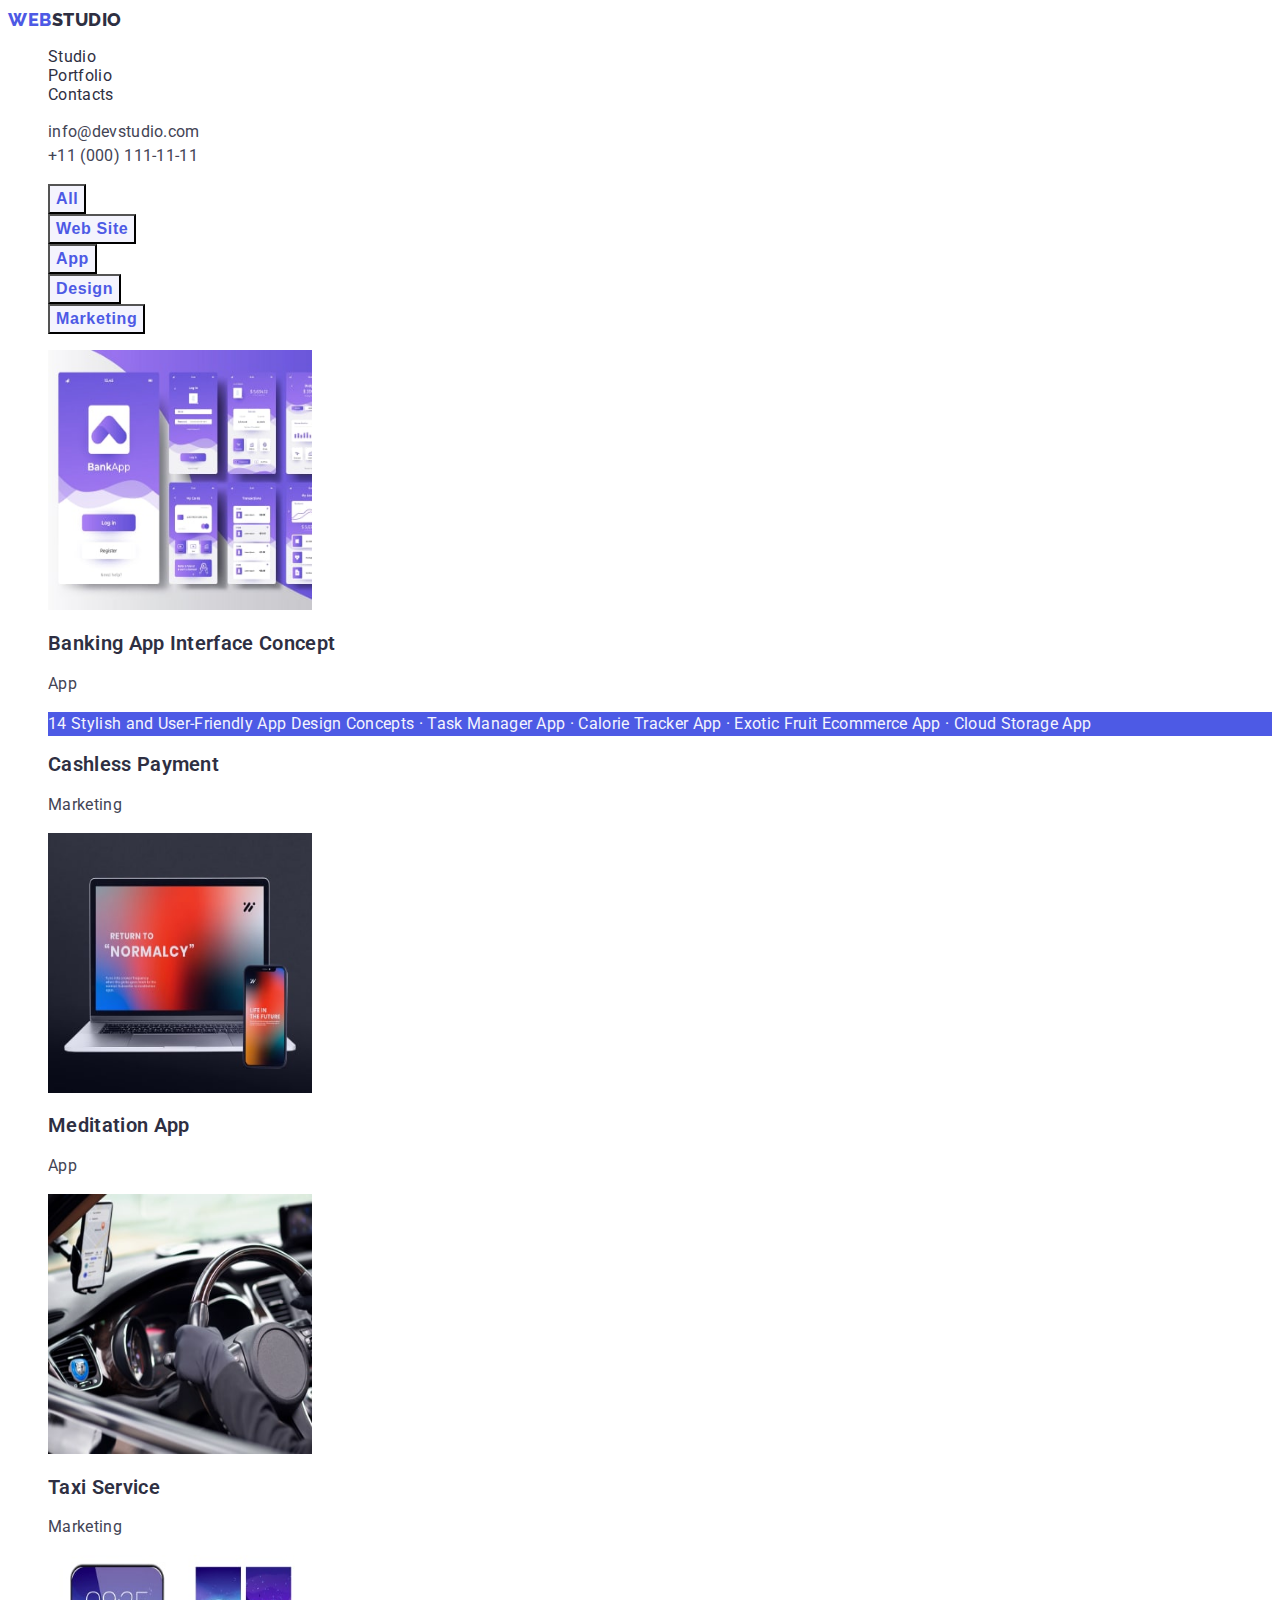
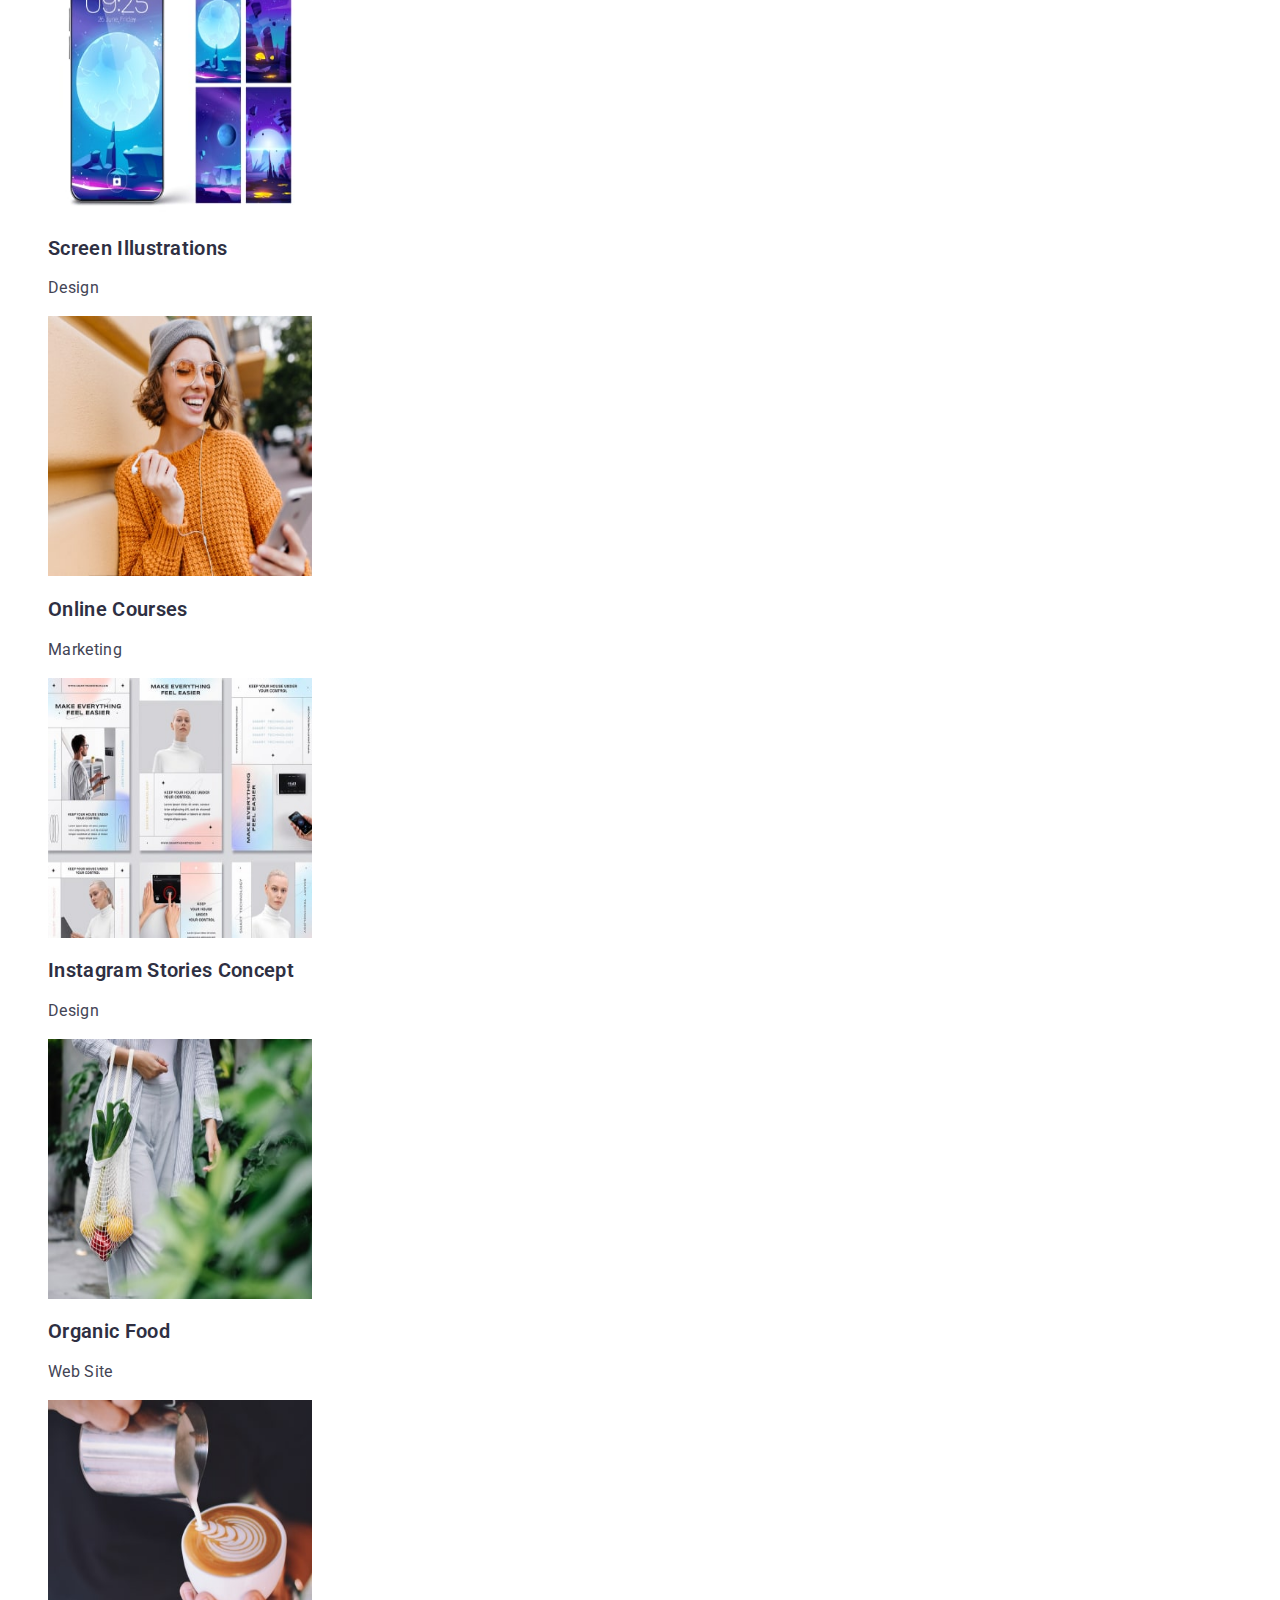
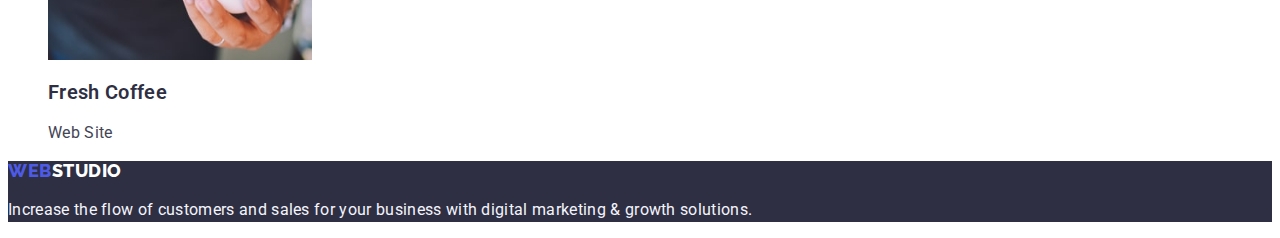
==== portfolio.html @ 772b5e89 "Add all file" ====
<!DOCTYPE html>
<html lang="en">
  <head>
    <meta charset="UTF-8" />
    <meta http-equiv="X-UA-Compatible" content="IE=edge" />
    <meta name="viewport" content="width=device-width, initial-scale=1.0" />
    <title>Portfolio</title>
    <link rel="preconnect" href="https://fonts.googleapis.com" />
    <link rel="preconnect" href="https://fonts.gstatic.com" crossorigin />
    <link
      href="https://fonts.googleapis.com/css2?family=Raleway:wght@700&family=Roboto:wght@400;500;700;900&display=swap"
      rel="stylesheet"
    />
    <link rel="stylesheet" href="./css/styles.css" />
  </head>
  <body>
    <header class="header">
      <nav class="navigation">
        <a href="index.html" class="logo"><span>Web</span>Studio</a>
        <ul class="nav-list list">
          <li><a href="./index.html" class="nav-link link">Studio</a></li>
          <li>
            <a href="./portfolio.html" class="nav-link link">Portfolio</a>
          </li>
          <li><a href="" class="nav-link link">Contacts</a></li>
        </ul>
      </nav>
      <ul class="contact-list list">
        <li>
          <a href="mailto:info@devstudio.com" class="contact link"
            >info@devstudio.com</a
          >
        </li>
        <li>
          <a href="tel:+110001111111" class="contact link"
            >+11 (000) 111-11-11</a
          >
        </li>
      </ul>
    </header>

    <main>
      <section>
        <!-- <h1>Projects</h1> -->
        <ul class="project-filter list">
          <li><button type="button" class="btn-projects">All</button></li>
          <li><button type="button" class="btn-projects">Web Site</button></li>
          <li><button type="button" class="btn-projects">App</button></li>
          <li><button type="button" class="btn-projects">Design</button></li>
          <li><button type="button" class="btn-projects">Marketing</button></li>
        </ul>

        <ul class="project-list list">
          <li>
            <img
              src="./images/bankingapp.jpg"
              alt="banking app Interface concept"
              width="264"
              height="260"
            />
            <h2 class="name-project">Banking App Interface Concept</h2>
            <p class="project-type">App</p>
          </li>
          <li>
            <p class="pay-text">
              14 Stylish and User-Friendly App Design Concepts · Task Manager
              App · Calorie Tracker App · Exotic Fruit Ecommerce App · Cloud
              Storage App
            </p>
            <h2 class="name-project">Cashless Payment</h2>
            <p class="project-type">Marketing</p>
          </li>
          <li>
            <img
              src="./images/meditation.jpg"
              alt="Meditation App"
              width="264"
              height="260"
            />
            <h2 class="name-project">Meditation App</h2>
            <p class="project-type">App</p>
          </li>
          <li>
            <img
              src="./images/taxiapp.jpg"
              alt="Taxi Service"
              width="264"
              height="260"
            />
            <h2 class="name-project">Taxi Service</h2>
            <p class="project-type">Marketing</p>
          </li>
          <li>
            <img
              src="./images/screen.jpg"
              alt="Screen Illustrations"
              width="264"
              height="260"
            />
            <h2 class="name-project">Screen Illustrations</h2>
            <p class="project-type">Design</p>
          </li>
          <li>
            <img
              src="./images/courses.jpg"
              alt="Online Courses"
              width="264"
              height="260"
            />
            <h2 class="name-project">Online Courses</h2>
            <p class="project-type">Marketing</p>
          </li>
          <li>
            <img
              src="./images/instagram.jpg"
              alt="Instagram Stories Concept"
              width="264"
              height="260"
            />
            <h2 class="name-project">Instagram Stories Concept</h2>
            <p class="project-type">Design</p>
          </li>
          <li>
            <img
              src="./images/organicfood.jpg"
              alt="Organic Food"
              width="264"
              height="260"
            />
            <h2 class="name-project">Organic Food</h2>
            <p class="project-type">Web Site</p>
          </li>
          <li>
            <img
              src="./images/freshcoffe.jpg"
              alt="Fresh Coffee"
              width="264"
              height="260"
            />
            <h2 class="name-project">Fresh Coffee</h2>
            <p class="project-type">Web Site</p>
          </li>
        </ul>
      </section>
    </main>

    <footer class="foother-page">
      <a href="index.html" class="foot-logo logo"><span>Web</span>Studio</a>
      <p class="foother-ending">
        Increase the flow of customers and sales for your business with digital
        marketing & growth solutions.
      </p>
    </footer>
  </body>
</html>
---- css/styles.css ----
:root {
    --main-color:#2E2F42;
    --second-color:#434455;
    --third-color:#FFFFFF;
    --small-color:#4D5AE5;
    --button-color:#404BBF;
    --ligt-color:#F4F4FD;
}

    body {font-family: 'Roboto', sans-serif;
        color: var(--main-color);
        background-color: var(--third-color);
        letter-spacing: 0.02em;}
        
/* Header */
.header-nav {font-size: 16px;
    line-height: 1.5;
    font-weight: 600;
    background-color: var(--third-color);}  

 .logo {font-family: 'Raleway', sans-serif;
    font-weight: 800;
    font-size: 18px;
    line-height: 1.3;
    letter-spacing: 0.03em;
    text-transform: uppercase;
    text-decoration: none;
    color: var(--main-color);}   

    .logo > span {color: var(--small-color)}

    .link {text-decoration: none;}
     .link:hover,
     .link:focus 
     {color: var(--small-color);}
        
    .list {list-style: none;}

    .nav-list {}

        .nav-link {color: var(--main-color);}

    .contact-list {font-weight: 400;
            font-size: 16px;
            line-height: 1.5;}

        .contact {color: var(--second-color);}

    /* Main */
    /* Hero section */
        .hero{background-color: var(--main-color)}

        .hero-title {color: var(--third-color);
            font-weight: 600;
            font-size: 56px;
            line-height: 1;
            text-align: center;}

            .btn-hero {font-weight: 600;
                font-size: 16px;
                line-height: 1.1;
                letter-spacing: 0.04em;
                color: var(--third-color);
                background: var(--small-color);
                box-shadow: 0px 4px 4px rgba(0, 0, 0, 0.15);
                border-radius: 4px;}

                .btn-hero:hover,
                .btn-hero:focus {background-color: var(--button-color);}
        
    /* How we are working section */
        .work {background-color: var(--third-color);}
                
        .work-list {}
        
         .work-title {font-weight: 600;
            font-size: 20px;
            line-height: 1.2;}

            .work-text {color: var(--second-color);
                font-weight: 400;
                font-size: 16px;
                line-height: 1.5;}

    /* What are we doing section*/
        .second-title {font-weight: 600;
            font-size: 36px;
            line-height: 1.1;}

    /* Our team */
        .our-team {background-color: var(--ligt-color);}
        
        .team-name {font-weight: 600;
            font-size: 20px;
            line-height: 1.2;}

        .team-profession {font-weight: 400;
            font-size: 16px;
            line-height: 1.5;}

    /* Foother */
    .foot-logo {color: var(--third-color);
                line-height: 1.16;}

    .foother-page {background-color: var(--main-color);}
    
        .foother-ending {color: var(--ligt-color);
            font-weight: 400;
            font-size: 16px;
            line-height: 1.5;}

    /* Portfolio */
    .project-filter {}
    
        .btn-projects {font-weight: 600;
            font-size: 16px;
            line-height: 1.5;
            letter-spacing: 0.04em;
            background-color: var(--ligt-color);
            color: var(--small-color);}
        
        .btn-projects:hover,
        .btn-projects:focus {background-color: var(--small-color);
        color: var(--third-color);}

        .list {list-style: none;}

        .name-project {color: var(--main-color);
            font-weight: 600;
            font-size: 20px;
            line-height: 1.2;}

            .project-type   {color: var(--second-color);
                font-weight: 400;
                font-size: 16px;
                line-height: 1.5;}
        
        .pay-text {background-color: var(--small-color);
            color: var(--ligt-color);
            font-weight: 400;
            font-size: 16px;
            line-height: 1.5;}
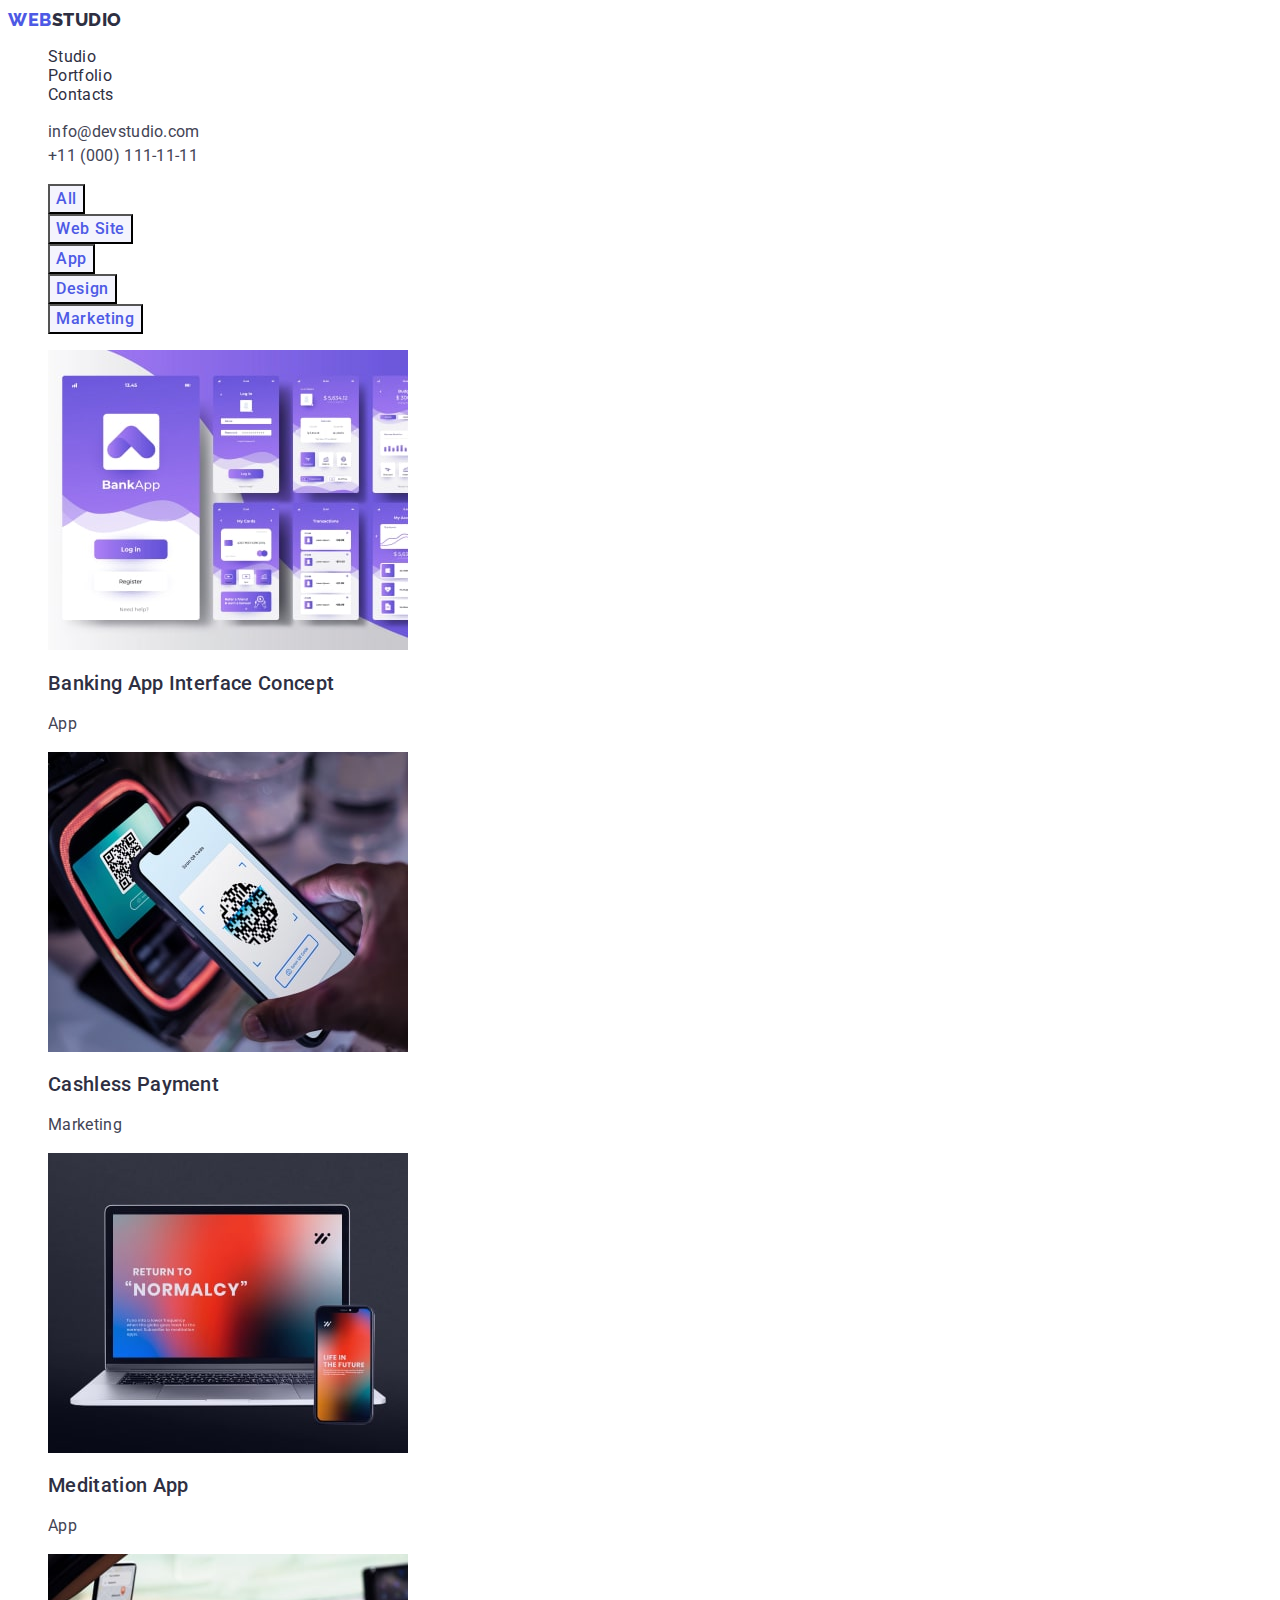
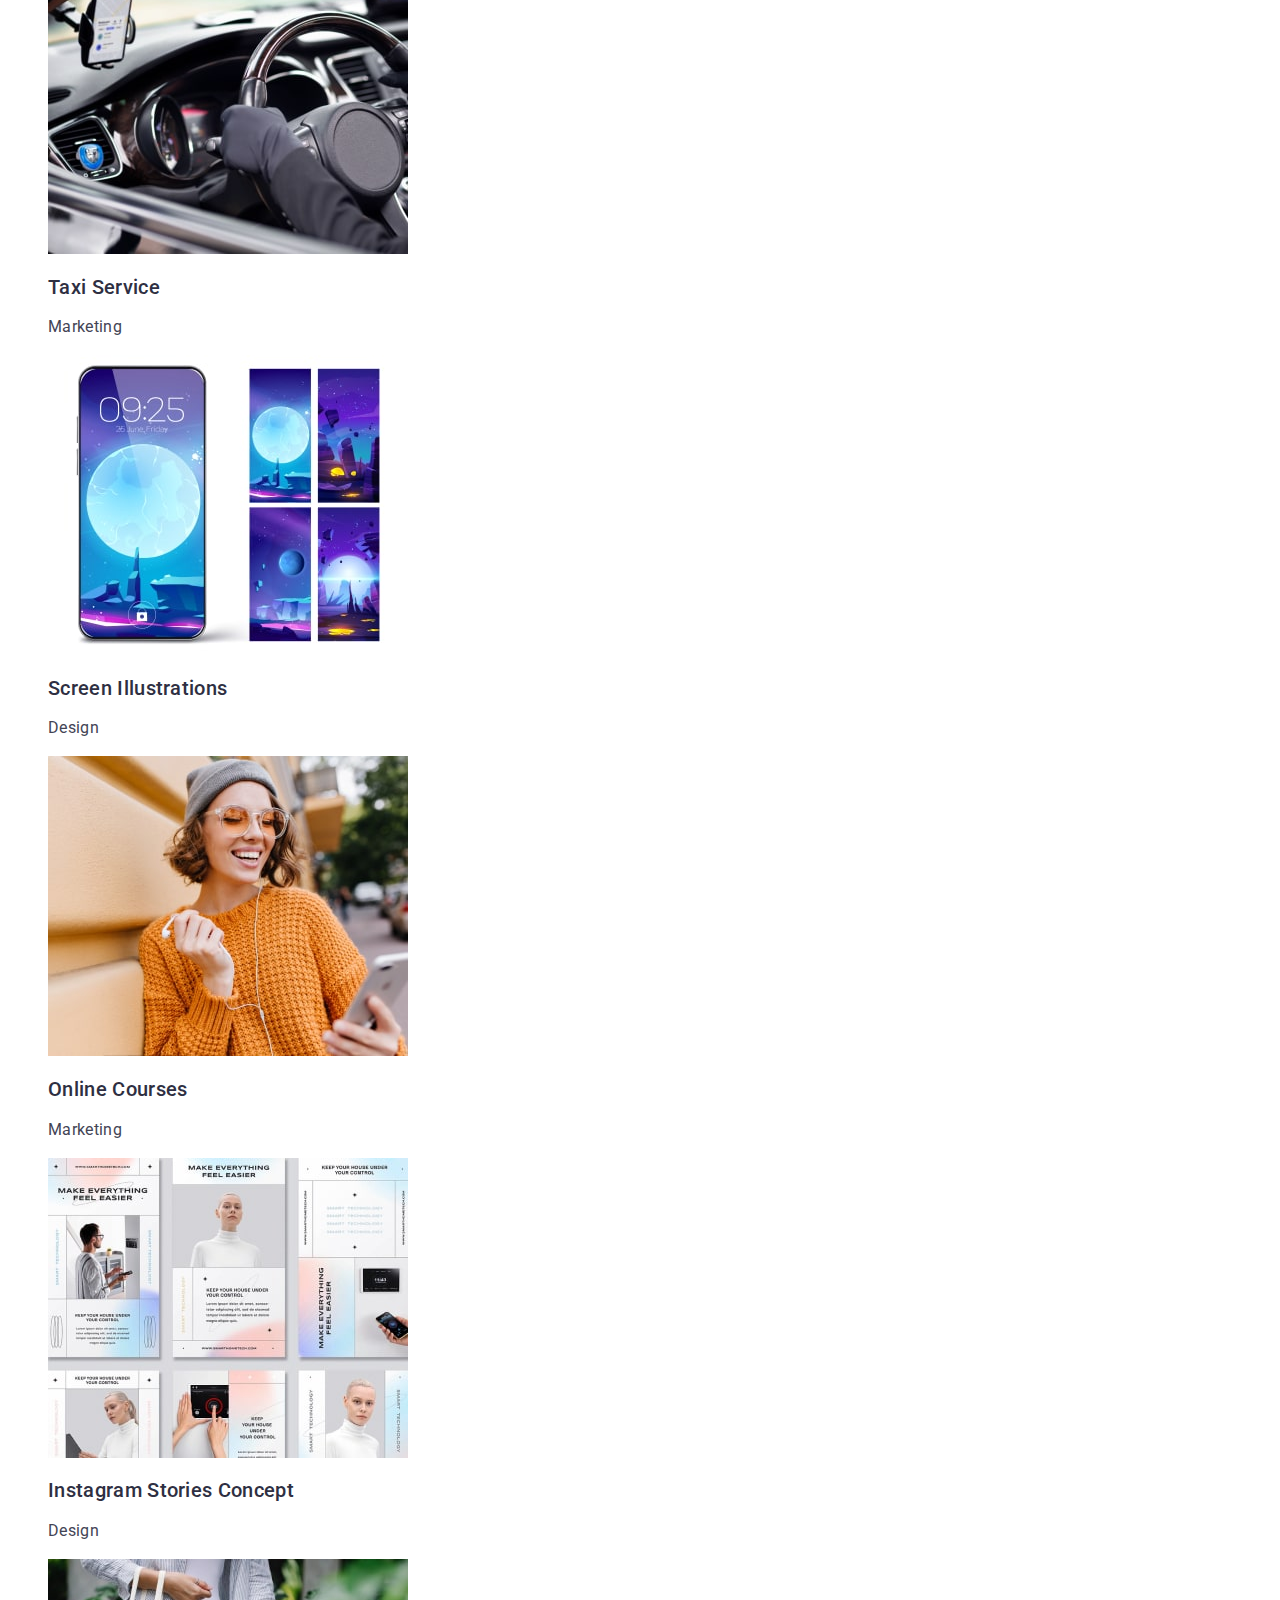
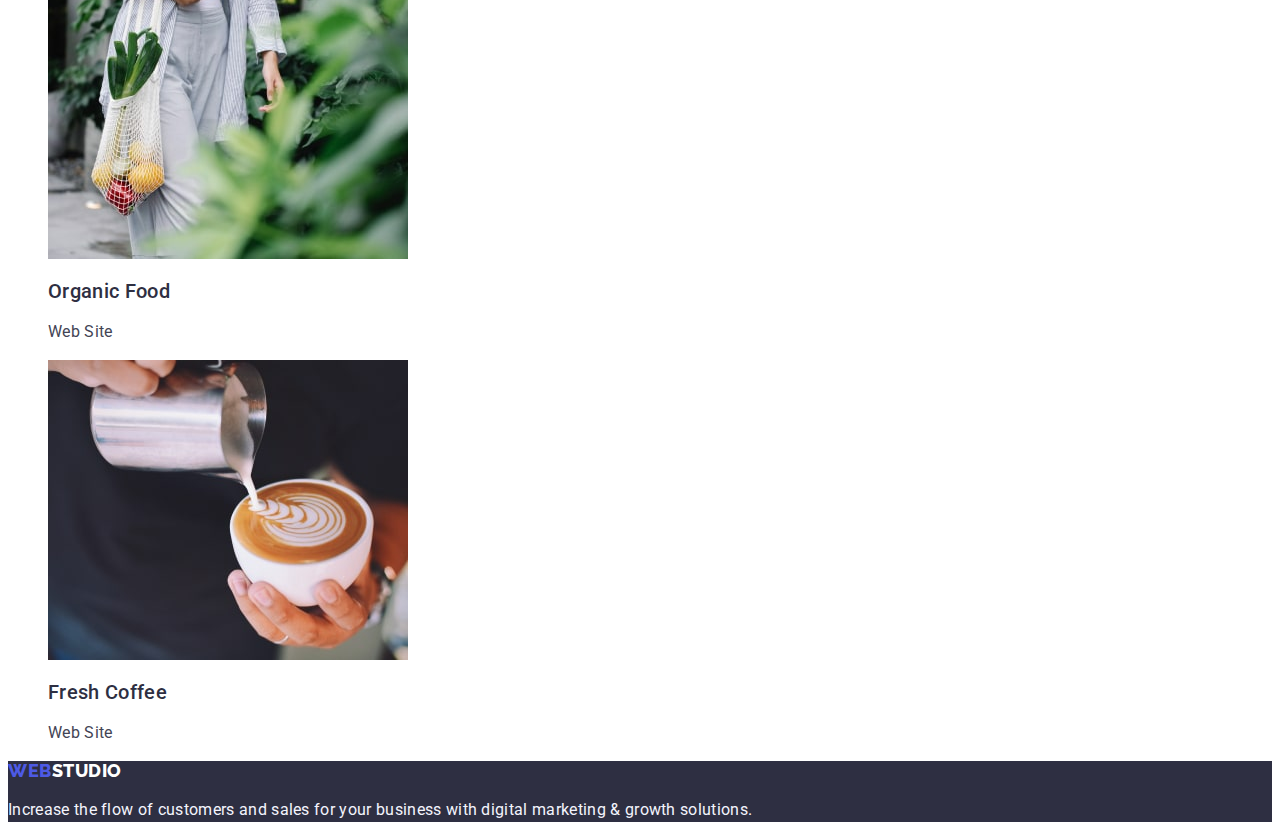
==== commit 5d4a56d5: "Corect css and html" ====
--- a/portfolio.html
+++ b/portfolio.html
@@ -8,7 +8,7 @@
     <link rel="preconnect" href="https://fonts.googleapis.com" />
     <link rel="preconnect" href="https://fonts.gstatic.com" crossorigin />
     <link
-      href="https://fonts.googleapis.com/css2?family=Raleway:wght@700&family=Roboto:wght@400;500;700;900&display=swap"
+      href="https://fonts.googleapis.com/css2?family=Raleway:wght@800&family=Roboto:wght@400;500;700;900&display=swap"
       rel="stylesheet"
     />
     <link rel="stylesheet" href="./css/styles.css" />
@@ -16,25 +16,25 @@
   <body>
     <header class="header">
       <nav class="navigation">
-        <a href="index.html" class="logo"><span>Web</span>Studio</a>
+        <a href="index.html" class="logo"
+          ><span class="logo-web">Web</span>Studio</a
+        >
         <ul class="nav-list list">
-          <li><a href="./index.html" class="nav-link link">Studio</a></li>
+          <li><a href="./index.html" class="nav-link">Studio</a></li>
           <li>
-            <a href="./portfolio.html" class="nav-link link">Portfolio</a>
+            <a href="./portfolio.html" class="nav-link">Portfolio</a>
           </li>
           <li><a href="" class="nav-link link">Contacts</a></li>
         </ul>
       </nav>
       <ul class="contact-list list">
         <li>
-          <a href="mailto:info@devstudio.com" class="contact link"
+          <a href="mailto:info@devstudio.com" class="contact"
             >info@devstudio.com</a
           >
         </li>
         <li>
-          <a href="tel:+110001111111" class="contact link"
-            >+11 (000) 111-11-11</a
-          >
+          <a href="tel:+110001111111" class="contact">+11 (000) 111-11-11</a>
         </li>
       </ul>
     </header>
@@ -52,100 +52,121 @@
 
         <ul class="project-list list">
           <li>
-            <img
-              src="./images/bankingapp.jpg"
-              alt="banking app Interface concept"
-              width="264"
-              height="260"
-            />
+            <a href="" class="project-link">
+              <img
+                src="./images/bankingapp.jpg"
+                alt="banking app Interface concept"
+                width="360"
+                height="300"
+              />
+            </a>
             <h2 class="name-project">Banking App Interface Concept</h2>
             <p class="project-type">App</p>
           </li>
           <li>
-            <p class="pay-text">
-              14 Stylish and User-Friendly App Design Concepts · Task Manager
-              App · Calorie Tracker App · Exotic Fruit Ecommerce App · Cloud
-              Storage App
-            </p>
-            <h2 class="name-project">Cashless Payment</h2>
-            <p class="project-type">Marketing</p>
+            <a href="" class="project-link">
+              <img
+                src="./images/payment-min.jpg"
+                alt="Cashless Payment"
+                width="360"
+                height="300"
+              />
+              <h2 class="name-project">Cashless Payment</h2>
+              <p class="project-type">Marketing</p>
+            </a>
           </li>
           <li>
-            <img
-              src="./images/meditation.jpg"
-              alt="Meditation App"
-              width="264"
-              height="260"
-            />
-            <h2 class="name-project">Meditation App</h2>
-            <p class="project-type">App</p>
+            <a href="" class="project-link">
+              <img
+                src="./images/meditation.jpg"
+                alt="Meditation App"
+                width="360"
+                height="300"
+              />
+              <h2 class="name-project">Meditation App</h2>
+              <p class="project-type">App</p>
+            </a>
           </li>
           <li>
-            <img
-              src="./images/taxiapp.jpg"
-              alt="Taxi Service"
-              width="264"
-              height="260"
-            />
-            <h2 class="name-project">Taxi Service</h2>
-            <p class="project-type">Marketing</p>
+            <a href="" class="project-link">
+              <img
+                src="./images/taxiapp.jpg"
+                alt="Taxi Service"
+                width="360"
+                height="300"
+              />
+              <h2 class="name-project">Taxi Service</h2>
+              <p class="project-type">Marketing</p>
+            </a>
           </li>
           <li>
-            <img
-              src="./images/screen.jpg"
-              alt="Screen Illustrations"
-              width="264"
-              height="260"
-            />
-            <h2 class="name-project">Screen Illustrations</h2>
-            <p class="project-type">Design</p>
+            <a href="" class="project-link">
+              <img
+                src="./images/screen.jpg"
+                alt="Screen Illustrations"
+                width="360"
+                height="300"
+              />
+              <h2 class="name-project">Screen Illustrations</h2>
+              <p class="project-type">Design</p>
+            </a>
           </li>
           <li>
-            <img
-              src="./images/courses.jpg"
-              alt="Online Courses"
-              width="264"
-              height="260"
-            />
-            <h2 class="name-project">Online Courses</h2>
-            <p class="project-type">Marketing</p>
+            <a href="" class="project-link">
+              <img
+                src="./images/courses.jpg"
+                alt="Online Courses"
+                width="360"
+                height="300"
+              />
+              <h2 class="name-project">Online Courses</h2>
+              <p class="project-type">Marketing</p>
+            </a>
           </li>
           <li>
-            <img
-              src="./images/instagram.jpg"
-              alt="Instagram Stories Concept"
-              width="264"
-              height="260"
-            />
-            <h2 class="name-project">Instagram Stories Concept</h2>
-            <p class="project-type">Design</p>
+            <a href="" class="project-link">
+              <img
+                src="./images/instagram.jpg"
+                alt="Instagram Stories Concept"
+                width="360"
+                height="300"
+              />
+              <h2 class="name-project">Instagram Stories Concept</h2>
+              <p class="project-type">Design</p>
+            </a>
           </li>
           <li>
-            <img
-              src="./images/organicfood.jpg"
-              alt="Organic Food"
-              width="264"
-              height="260"
-            />
-            <h2 class="name-project">Organic Food</h2>
-            <p class="project-type">Web Site</p>
+            <a href="" class="project-link">
+              <img
+                src="./images/organicfood.jpg"
+                alt="Organic Food"
+                width="360"
+                height="300"
+              />
+              <h2 class="name-project">Organic Food</h2>
+              <p class="project-type">Web Site</p>
+            </a>
           </li>
           <li>
-            <img
-              src="./images/freshcoffe.jpg"
-              alt="Fresh Coffee"
-              width="264"
-              height="260"
-            />
-            <h2 class="name-project">Fresh Coffee</h2>
-            <p class="project-type">Web Site</p>
+            <a href="" class="project-link">
+              <img
+                src="./images/freshcoffe.jpg"
+                alt="Fresh Coffee"
+                width="360"
+                height="300"
+              />
+              <h2 class="name-project">Fresh Coffee</h2>
+              <p class="project-type">Web Site</p>
+            </a>
           </li>
         </ul>
       </section>
     </main>
 
     <footer class="foother-page">
-      <a href="index.html" class="foot-logo logo"><span>Web</span>Studio</a>
+      <a href="index.html" class="foot-logo logo"
+        ><span class="logo-web">Web</span>Studio</a
+      >
       <p class="foother-ending">
         Increase the flow of customers and sales for your business with digital
         marketing & growth solutions.
--- a/css/styles.css
+++ b/css/styles.css
@@ -1,142 +1,215 @@
 :root {
-    --main-color:#2E2F42;
-    --second-color:#434455;
-    --third-color:#FFFFFF;
-    --small-color:#4D5AE5;
-    --button-color:#404BBF;
-    --ligt-color:#F4F4FD;
-}
-
-    body {font-family: 'Roboto', sans-serif;
-        color: var(--main-color);
-        background-color: var(--third-color);
-        letter-spacing: 0.02em;}
-        
+  --main-color: #2e2f42;
+  --second-color: #434455;
+  --third-color: #ffffff;
+  --small-color: #4d5ae5;
+  --button-color: #404bbf;
+  --ligt-color: #f4f4fd;
+}
+
+body {
+  font-family: "Roboto", sans-serif;
+  color: var(--main-color);
+  background-color: var(--third-color);
+  letter-spacing: 0.02em;
+}
+
 /* Header */
-.header-nav {font-size: 16px;
-    line-height: 1.5;
-    font-weight: 600;
-    background-color: var(--third-color);}  
-
- .logo {font-family: 'Raleway', sans-serif;
-    font-weight: 800;
-    font-size: 18px;
-    line-height: 1.3;
-    letter-spacing: 0.03em;
-    text-transform: uppercase;
-    text-decoration: none;
-    color: var(--main-color);}   
-
-    .logo > span {color: var(--small-color)}
-
-    .link {text-decoration: none;}
-     .link:hover,
-     .link:focus 
-     {color: var(--small-color);}
-        
-    .list {list-style: none;}
-
-    .nav-list {}
-
-        .nav-link {color: var(--main-color);}
-
-    .contact-list {font-weight: 400;
-            font-size: 16px;
-            line-height: 1.5;}
-
-        .contact {color: var(--second-color);}
-
-    /* Main */
-    /* Hero section */
-        .hero{background-color: var(--main-color)}
-
-        .hero-title {color: var(--third-color);
-            font-weight: 600;
-            font-size: 56px;
-            line-height: 1;
-            text-align: center;}
-
-            .btn-hero {font-weight: 600;
-                font-size: 16px;
-                line-height: 1.1;
-                letter-spacing: 0.04em;
-                color: var(--third-color);
-                background: var(--small-color);
-                box-shadow: 0px 4px 4px rgba(0, 0, 0, 0.15);
-                border-radius: 4px;}
-
-                .btn-hero:hover,
-                .btn-hero:focus {background-color: var(--button-color);}
-        
-    /* How we are working section */
-        .work {background-color: var(--third-color);}
-                
-        .work-list {}
-        
-         .work-title {font-weight: 600;
-            font-size: 20px;
-            line-height: 1.2;}
-
-            .work-text {color: var(--second-color);
-                font-weight: 400;
-                font-size: 16px;
-                line-height: 1.5;}
-
-    /* What are we doing section*/
-        .second-title {font-weight: 600;
-            font-size: 36px;
-            line-height: 1.1;}
-
-    /* Our team */
-        .our-team {background-color: var(--ligt-color);}
-        
-        .team-name {font-weight: 600;
-            font-size: 20px;
-            line-height: 1.2;}
-
-        .team-profession {font-weight: 400;
-            font-size: 16px;
-            line-height: 1.5;}
-
-    /* Foother */
-    .foot-logo {color: var(--third-color);
-                line-height: 1.16;}
-
-    .foother-page {background-color: var(--main-color);}
-    
-        .foother-ending {color: var(--ligt-color);
-            font-weight: 400;
-            font-size: 16px;
-            line-height: 1.5;}
-
-    /* Portfolio */
-    .project-filter {}
-    
-        .btn-projects {font-weight: 600;
-            font-size: 16px;
-            line-height: 1.5;
-            letter-spacing: 0.04em;
-            background-color: var(--ligt-color);
-            color: var(--small-color);}
-        
-        .btn-projects:hover,
-        .btn-projects:focus {background-color: var(--small-color);
-        color: var(--third-color);}
-
-        .list {list-style: none;}
-
-        .name-project {color: var(--main-color);
-            font-weight: 600;
-            font-size: 20px;
-            line-height: 1.2;}
-
-            .project-type   {color: var(--second-color);
-                font-weight: 400;
-                font-size: 16px;
-                line-height: 1.5;}
-        
-        .pay-text {background-color: var(--small-color);
-            color: var(--ligt-color);
-            font-weight: 400;
-            font-size: 16px;
-            line-height: 1.5;}
+.header-nav {
+  font-size: 16px;
+  line-height: 1.5;
+  font-weight: 500;
+  background-color: var(--third-color);
+}
+
+.logo {
+  font-family: "Raleway", sans-serif;
+  font-weight: 800;
+  font-size: 18px;
+  line-height: 1.3;
+  letter-spacing: 0.03em;
+  text-transform: uppercase;
+  text-decoration: none;
+  color: var(--main-color);
+}
+
+.logo-web {
+  color: var(--small-color);
+}
+
+.list {
+  list-style: none;
+}
+
+.nav-list {
+}
+
+.nav-link {
+  color: var(--main-color);
+  text-decoration: none;
+}
+.nav-link:hover,
+.nav-link:focus {
+  color: var(--second-color);
+}
+.nav-link:active {
+  color: var(--small-color);
+}
+
+.contact-list {
+  font-size: 16px;
+  line-height: 1.5;
+}
+
+.contact {
+  color: var(--second-color);
+  text-decoration: none;
+}
+
+.contact:hover,
+.contact:focus {
+  color: var(--small-color);
+}
+
+/* Main */
+/* Hero section */
+.hero {
+  background-color: var(--main-color);
+}
+
+.hero-title {
+  color: var(--third-color);
+  font-weight: 500;
+  font-size: 56px;
+  line-height: 1;
+  text-align: center;
+}
+
+.btn-hero {
+  font-family: inherit;
+  font-weight: 500;
+  font-size: 16px;
+  line-height: 1.1;
+  letter-spacing: 0.04em;
+  color: var(--third-color);
+  background: var(--small-color);
+  box-shadow: 0px 4px 4px rgba(0, 0, 0, 0.15);
+  border-radius: 4px;
+  cursor: pointer;
+}
+
+.btn-hero:hover,
+.btn-hero:focus {
+  color: 0px 1px 6px rgba(46, 47, 66, 0.08), 0px 1px 1px rgba(46, 47, 66, 0.16),
+    0px 2px 1px rgba(46, 47, 66, 0.08);
+}
+.btn-hero:active {
+  background-color: var(--button-color);
+}
+
+/* How we are working section */
+.work {
+  background-color: var(--third-color);
+}
+
+.work-list {
+}
+
+.work-title {
+  font-weight: 500;
+  font-size: 20px;
+  line-height: 1.2;
+}
+
+.work-text {
+  color: var(--second-color);
+  font-size: 16px;
+  line-height: 1.5;
+}
+
+/* What are we doing section*/
+.second-title {
+  font-weight: 500;
+  font-size: 36px;
+  line-height: 1.1;
+}
+
+/* Our team */
+.our-team {
+  background-color: var(--ligt-color);
+}
+
+.team-name {
+  font-weight: 500;
+  font-size: 20px;
+  line-height: 1.2;
+}
+
+.team-profession {
+  font-size: 16px;
+  line-height: 1.5;
+}
+
+/* Foother */
+.foot-logo {
+  color: var(--third-color);
+  line-height: 1.16;
+}
+
+.foother-page {
+  background-color: var(--main-color);
+}
+
+.foother-ending {
+  color: var(--ligt-color);
+  font-size: 16px;
+  line-height: 1.5;
+}
+
+/* Portfolio */
+.project-filter {
+}
+
+.btn-projects {
+  font-family: inherit;
+  font-weight: 500;
+  font-size: 16px;
+  line-height: 1.5;
+  letter-spacing: 0.04em;
+  background-color: var(--ligt-color);
+  color: var(--small-color);
+  cursor: pointer;
+}
+
+.btn-projects:hover,
+.btn-projects:focus {
+  background-color: var(--small-color);
+  color: var(--third-color);
+}
+
+.project-list {
+}
+
+.project-link {
+  text-decoration: none;
+}
+
+.name-project {
+  color: var(--main-color);
+  font-weight: 500;
+  font-size: 20px;
+  line-height: 1.2;
+}
+
+.project-type {
+  color: var(--second-color);
+  font-size: 16px;
+  line-height: 1.5;
+}
+
+.pay-text {
+  background-color: var(--small-color);
+  color: var(--ligt-color);
+  font-size: 16px;
+  line-height: 1.5;
+}
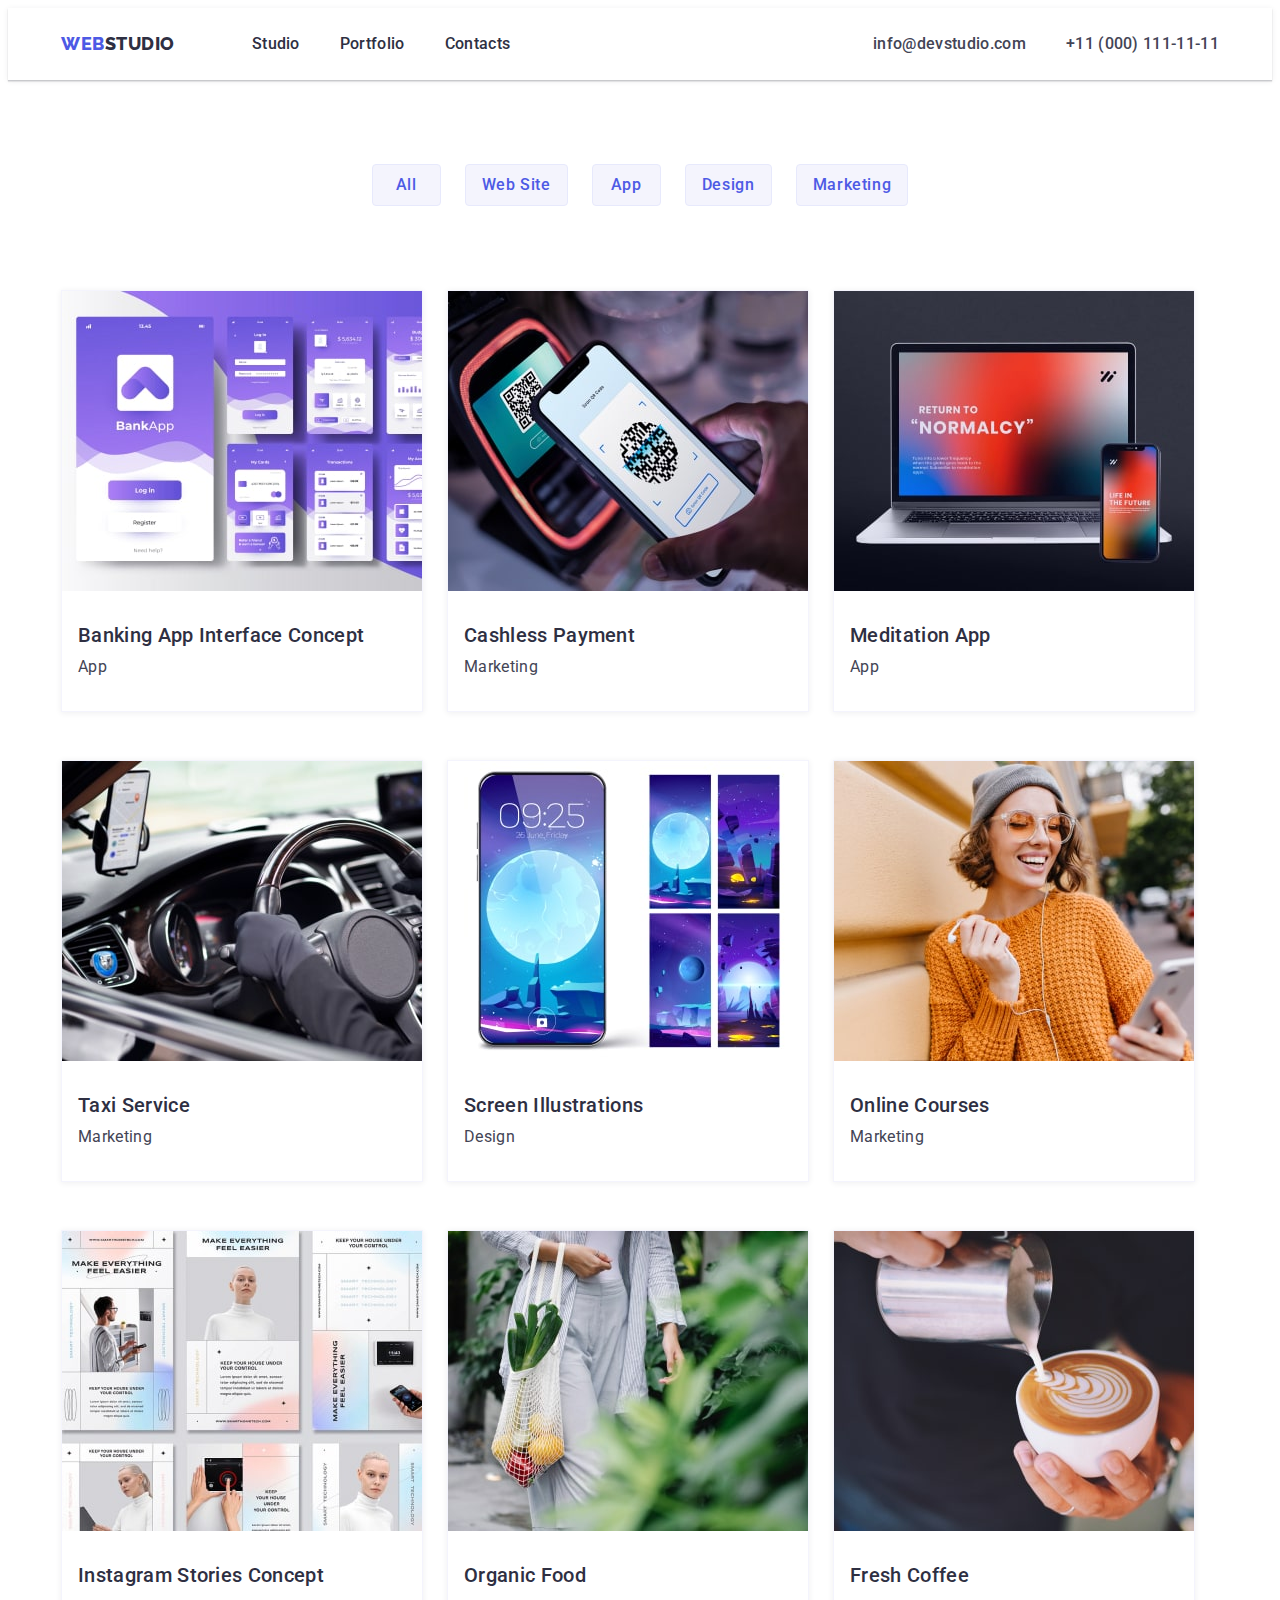
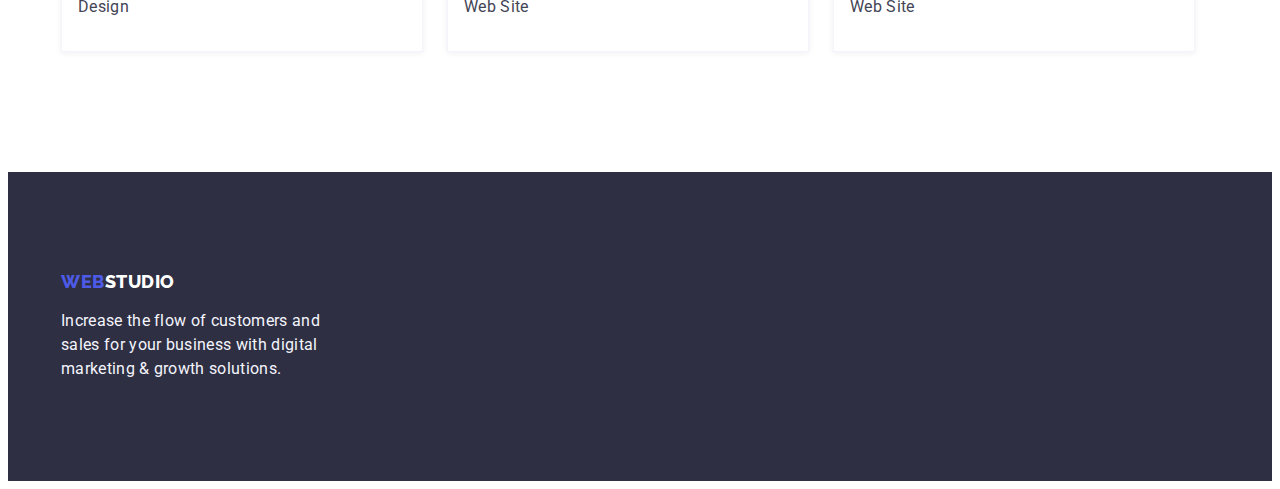
==== commit e958653a: "Add flex" ====
--- a/portfolio.html
+++ b/portfolio.html
@@ -11,47 +11,55 @@
       href="https://fonts.googleapis.com/css2?family=Raleway:wght@800&family=Roboto:wght@400;500;700;900&display=swap"
       rel="stylesheet"
     />
+    <link
+      rel="stylesheet"
+      href="https://cdnjs.cloudflare.com/ajax/libs/modern-normalize/1.1.0/modern-normalize.min.css"
+      integrity="sha512-wpPYUAdjBVSE4KJnH1VR1HeZfpl1ub8YT/NKx4PuQ5NmX2tKuGu6U/JRp5y+Y8XG2tV+wKQpNHVUX03MfMFn9Q=="
+      crossorigin="anonymous"
+      referrerpolicy="no-referrer"
+    />
     <link rel="stylesheet" href="./css/styles.css" />
   </head>
   <body>
-    <header class="header">
-      <nav class="navigation">
-        <a href="index.html" class="logo"
-          ><span class="logo-web">Web</span>Studio</a
-        >
-        <ul class="nav-list list">
-          <li><a href="./index.html" class="nav-link">Studio</a></li>
-          <li>
-            <a href="./portfolio.html" class="nav-link">Portfolio</a>
-          </li>
-          <li><a href="" class="nav-link link">Contacts</a></li>
+        <header class="header">
+      <div class="container header-list">
+        <nav class="navigation">
+          <a href="index.html" class="logo-header logo"
+            ><span class="logo-web">Web</span>Studio</a
+          >
+          <ul class="nav-list list">
+            <li class="nav-li"><a href="./index.html" class="nav-link">Studio</a></li>
+            <li class="nav-li"><a href="./portfolio.html" class="nav-link">Portfolio</a></li>
+            <li class="nav-li"><a href="" class="nav-link">Contacts</a></li>
+          </ul>
+        </nav>
+        <ul class="contact-list list">
+          <li class="contact-li">
+            <a href="mailto:info@devstudio.com" class="contact"
+              >info@devstudio.com</a
+            >
+          </li>
+          <li class="contact-li">
+            <a href="tel:+110001111111" class="contact">+11 (000) 111-11-11</a>
+          </li>
         </ul>
-      </nav>
-      <ul class="contact-list list">
-        <li>
-          <a href="mailto:info@devstudio.com" class="contact"
-            >info@devstudio.com</a
-          >
-        </li>
-        <li>
-          <a href="tel:+110001111111" class="contact">+11 (000) 111-11-11</a>
-        </li>
-      </ul>
+      </div>
     </header>
 
     <main>
-      <section>
+      <section class="section portfolio">
+        <div class="container">
         <!-- <h1>Projects</h1> -->
         <ul class="project-filter list">
-          <li><button type="button" class="btn-projects">All</button></li>
-          <li><button type="button" class="btn-projects">Web Site</button></li>
-          <li><button type="button" class="btn-projects">App</button></li>
-          <li><button type="button" class="btn-projects">Design</button></li>
-          <li><button type="button" class="btn-projects">Marketing</button></li>
+          <li class="btn-list"><button type="button" class="btn-projects">All</button></li>
+          <li class="btn-list"><button type="button" class="btn-projects">Web Site</button></li>
+          <li class="btn-list"><button type="button" class="btn-projects">App</button></li>
+          <li class="btn-list"><button type="button" class="btn-projects">Design</button></li>
+          <li class="btn-list"><button type="button" class="btn-projects">Marketing</button></li>
         </ul>
 
         <ul class="project-list list">
-          <li>
+          <li class="project-item">
             <a href="" class="project-link">
               <img
                 src="./images/bankingapp.jpg"
@@ -60,10 +68,13 @@
                 height="300"
               />
             </a>
+            <div class="item-description">
             <h2 class="name-project">Banking App Interface Concept</h2>
             <p class="project-type">App</p>
-          </li>
-          <li>
+            </div>
+          </li>
+
+          <li class="project-item">
             <a href="" class="project-link">
               <img
                 src="./images/payment-min.jpg"
@@ -71,11 +82,14 @@
                 width="360"
                 height="300"
               />
+              <div class="item-description">
               <h2 class="name-project">Cashless Payment</h2>
               <p class="project-type">Marketing</p>
-            </a>
-          </li>
-          <li>
+              </div>
+            </a>
+          </li>
+
+          <li class="project-item">
             <a href="" class="project-link">
               <img
                 src="./images/meditation.jpg"
@@ -83,11 +97,14 @@
                 width="360"
                 height="300"
               />
+              <div class="item-description">
               <h2 class="name-project">Meditation App</h2>
               <p class="project-type">App</p>
-            </a>
-          </li>
-          <li>
+              </div>
+            </a>
+          </li>
+
+          <li class="project-item">
             <a href="" class="project-link">
               <img
                 src="./images/taxiapp.jpg"
@@ -95,11 +112,14 @@
                 width="360"
                 height="300"
               />
+              <div class="item-description">
               <h2 class="name-project">Taxi Service</h2>
               <p class="project-type">Marketing</p>
-            </a>
-          </li>
-          <li>
+              </div>
+            </a>
+          </li>
+
+          <li class="project-item">
             <a href="" class="project-link">
               <img
                 src="./images/screen.jpg"
@@ -107,11 +127,14 @@
                 width="360"
                 height="300"
               />
+              <div class="item-description">
               <h2 class="name-project">Screen Illustrations</h2>
               <p class="project-type">Design</p>
-            </a>
-          </li>
-          <li>
+              </div>
+            </a>
+          </li>
+
+          <li class="project-item">
             <a href="" class="project-link">
               <img
                 src="./images/courses.jpg"
@@ -119,11 +142,14 @@
                 width="360"
                 height="300"
               />
+              <div class="item-description">
               <h2 class="name-project">Online Courses</h2>
               <p class="project-type">Marketing</p>
-            </a>
-          </li>
-          <li>
+              </div>
+            </a>
+          </li>
+
+          <li class="project-item">
             <a href="" class="project-link">
               <img
                 src="./images/instagram.jpg"
@@ -131,11 +157,14 @@
                 width="360"
                 height="300"
               />
+              <div class="item-description">
               <h2 class="name-project">Instagram Stories Concept</h2>
               <p class="project-type">Design</p>
-            </a>
-          </li>
-          <li>
+              </div>
+            </a>
+          </li>
+
+          <li class="project-item">
             <a href="" class="project-link">
               <img
                 src="./images/organicfood.jpg"
@@ -143,11 +172,14 @@
                 width="360"
                 height="300"
               />
+              <div class="item-description">
               <h2 class="name-project">Organic Food</h2>
               <p class="project-type">Web Site</p>
-            </a>
-          </li>
-          <li>
+              </div>
+            </a>
+          </li>
+
+          <li class="project-item">
             <a href="" class="project-link">
               <img
                 src="./images/freshcoffe.jpg"
@@ -155,15 +187,19 @@
                 width="360"
                 height="300"
               />
+              <div class="item-description">
               <h2 class="name-project">Fresh Coffee</h2>
               <p class="project-type">Web Site</p>
+              </div> 
             </a>
           </li>
         </ul>
       </section>
+    </div>
     </main>
 
     <footer class="foother-page">
+      <div class="container">
       <a href="index.html" class="foot-logo logo"
         ><span class="logo-web">Web</span>Studio</a
       >
@@ -171,6 +207,7 @@
         Increase the flow of customers and sales for your business with digital
         marketing & growth solutions.
       </p>
+    </div>
     </footer>
   </body>
 </html>
--- a/css/styles.css
+++ b/css/styles.css
@@ -5,6 +5,7 @@
   --small-color: #4d5ae5;
   --button-color: #404bbf;
   --ligt-color: #f4f4fd;
+  --cloud-btn: #E7E9FC;
 }
 
 body {
@@ -14,40 +15,104 @@
   letter-spacing: 0.02em;
 }
 
+/* Container */
+
+.container {
+  max-width: 1158px;
+  margin-left: auto;
+  margin-right: auto;
+  padding: 0 15px;
+}
+
+/* Minus */
+
+h1,
+h2,
+h3,
+p {margin-top: 0;
+  margin-bottom: 0;
+}
+
+.section {
+  padding-top: 120px;
+  padding-bottom: 120px;
+}
+
+.list {
+  list-style: none;
+  margin-top: 0;
+  margin-bottom: 0;
+  padding-right: 0;
+  padding-left: 0;
+}
+
+img {
+  display: block;
+  max-width: 100%;
+}
+
+
 /* Header */
-.header-nav {
-  font-size: 16px;
-  line-height: 1.5;
-  font-weight: 500;
+
+.header {
   background-color: var(--third-color);
-}
-
-.logo {
+  font-size: 16px;
+  font-weight: 500;
+  line-height: 1.5;
+  border-bottom: 1px;
+  box-shadow: 0px 1px 6px rgba(46, 47, 66, 0.08), 0px 1px 1px rgba(46, 47, 66, 0.16), 0px 2px 1px rgba(46, 47, 66, 0.08);
+}
+
+.header-list {
+  display: flex;
+  margin-left: auto;
+  align-items: center;
+}
+
+.logo-header {
+  margin-right: 77px;
+  padding-top: 24px;
+  padding-bottom: 24px;
+}
+
+.logo{  
+  color: var(--main-color);  
   font-family: "Raleway", sans-serif;
   font-weight: 800;
   font-size: 18px;
   line-height: 1.3;
   letter-spacing: 0.03em;
+  
+  
   text-transform: uppercase;
   text-decoration: none;
-  color: var(--main-color);
 }
 
 .logo-web {
   color: var(--small-color);
 }
 
-.list {
-  list-style: none;
+.navigation {
+  display: flex;
 }
 
 .nav-list {
+  display: flex;
+}
+
+.nav-li:not(:last-child) {
+  margin-right: 40px;
 }
 
 .nav-link {
+  display: block;
+  padding-top: 24px;
+  padding-bottom: 24px;
+  
   color: var(--main-color);
   text-decoration: none;
 }
+
 .nav-link:hover,
 .nav-link:focus {
   color: var(--second-color);
@@ -57,11 +122,20 @@
 }
 
 .contact-list {
-  font-size: 16px;
-  line-height: 1.5;
+  display: flex;
+  margin-left: auto;
+
+  font-size: 16px;
+  line-height: 1.5;
+}
+
+.contact-li:not(:last-child) {
+  margin-right: 40px;
 }
 
 .contact {
+  padding-top: 24px;
+  padding-bottom: 24px;
   color: var(--second-color);
   text-decoration: none;
 }
@@ -72,9 +146,11 @@
 }
 
 /* Main */
+
 /* Hero section */
 .hero {
   background-color: var(--main-color);
+  text-align: center;
 }
 
 .hero-title {
@@ -82,19 +158,24 @@
   font-weight: 500;
   font-size: 56px;
   line-height: 1;
-  text-align: center;
-}
-
-.btn-hero {
+  margin-top: 0;
+  margin-bottom: 48px;
+}
+
+.btn-hero {    
+  background: var(--small-color);
+  color: var(--third-color);
   font-family: inherit;
-  font-weight: 500;
+  font-weight: 600;
   font-size: 16px;
   line-height: 1.1;
   letter-spacing: 0.04em;
-  color: var(--third-color);
-  background: var(--small-color);
+  min-width: 170px;
+
   box-shadow: 0px 4px 4px rgba(0, 0, 0, 0.15);
   border-radius: 4px;
+  padding: 15px 30px;
+  border-color: transparent;
   cursor: pointer;
 }
 
@@ -109,16 +190,26 @@
 
 /* How we are working section */
 .work {
+  padding-bottom: 0;
   background-color: var(--third-color);
 }
 
 .work-list {
-}
-
-.work-title {
+  display: flex;
+}
+
+.list-item:not(:last-child) {
+  margin-right: 20px;
+}
+
+.work-title {  
+  margin-top: 0;
+  margin-bottom: 8px;
+  
   font-weight: 500;
   font-size: 20px;
   line-height: 1.2;
+
 }
 
 .work-text {
@@ -128,10 +219,26 @@
 }
 
 /* What are we doing section*/
+.doing {
+  padding-top: 0;
+}
+
 .second-title {
+  text-align: center;
+  margin-top: 0;
+  margin-bottom: 72px;
+  
   font-weight: 500;
   font-size: 36px;
   line-height: 1.1;
+}
+
+.doing-list {
+  display: flex;
+  }
+
+.doing-item:not(:last-child) {
+  margin-right: 24px;
 }
 
 /* Our team */
@@ -139,10 +246,34 @@
   background-color: var(--ligt-color);
 }
 
-.team-name {
+.team-card{
+  display: flex;
+}
+
+.team-person {
+  width: 264px;
+  background: var(--third-color);
+  box-shadow: 0px 1px 6px rgba(46, 47, 66, 0.08), 0px 1px 1px rgba(46, 47, 66, 0.16), 0px 2px 1px rgba(46, 47, 66, 0.08);
+  border-radius: 0px 0px 4px 4px;
+}
+
+.team-person:not(:last-child) {
+  margin-right: 24px;
+}
+
+.team-item {
+  text-align: center;
+  padding-top: 32px;
+  padding-bottom: 32px;
+}
+
+.team-name {  
+  margin-bottom: 8px;
+  
   font-weight: 500;
   font-size: 20px;
   line-height: 1.2;
+
 }
 
 .team-profession {
@@ -152,22 +283,36 @@
 
 /* Foother */
 .foot-logo {
+  display: block;
+  margin-bottom: 16px;
+  
   color: var(--third-color);
   line-height: 1.16;
 }
 
-.foother-page {
+.foother-page {  
+  padding-top: 100px;
+  padding-bottom: 100px;
+
   background-color: var(--main-color);
 }
 
 .foother-ending {
+  max-width: 264px;
+
   color: var(--ligt-color);
   font-size: 16px;
   line-height: 1.5;
 }
 
+
 /* Portfolio */
+.portfolio {padding-top: 84px;}
+
 .project-filter {
+  display: flex;
+  justify-content: center;
+  padding-bottom: 84px;
 }
 
 .btn-projects {
@@ -176,8 +321,14 @@
   font-size: 16px;
   line-height: 1.5;
   letter-spacing: 0.04em;
+  color: var(--small-color);
+  padding: 8px 16px; 
+  min-width: 69px;
+
   background-color: var(--ligt-color);
-  color: var(--small-color);
+  border: 1px solid var(--cloud-btn);
+  border-radius: 4px;
+  align-items: center;
   cursor: pointer;
 }
 
@@ -185,20 +336,54 @@
 .btn-projects:focus {
   background-color: var(--small-color);
   color: var(--third-color);
+  box-shadow: 0px 3px 1px rgba(0, 0, 0, 0.1), 0px 2px 1px rgba(0, 0, 0, 0.08), 0px 2px 2px rgba(0, 0, 0, 0.12);
+}
+
+.btn-list:not(:last-child) {
+  margin-right: 24px;
 }
 
 .project-list {
+  display: flex;
+  flex-wrap: wrap;
+}
+
+.project-item {
+  width: 360px;
+  margin-right: 24px;
+  margin-bottom: 48px;  
+
+  background: var(--third-color);
+  border: 0.5px solid var(--ligt-color);
+  box-shadow: 0px 1px 6px rgba(46, 47, 66, 0.08);
+}
+
+.project-item:nth-child(3n) {
+  margin-right: 0;
+}
+
+.project-item:nth-last-child(-n + 3) {
+  margin-bottom: 0;
+}
+
+.item-description {
+  padding-top: 32px;
+  padding-bottom: 32px;
+  padding-left: 16px;
 }
 
 .project-link {
   text-decoration: none;
 }
 
-.name-project {
+.name-project {  
+  margin-bottom: 8px;
+
   color: var(--main-color);
   font-weight: 500;
   font-size: 20px;
   line-height: 1.2;
+
 }
 
 .project-type {
